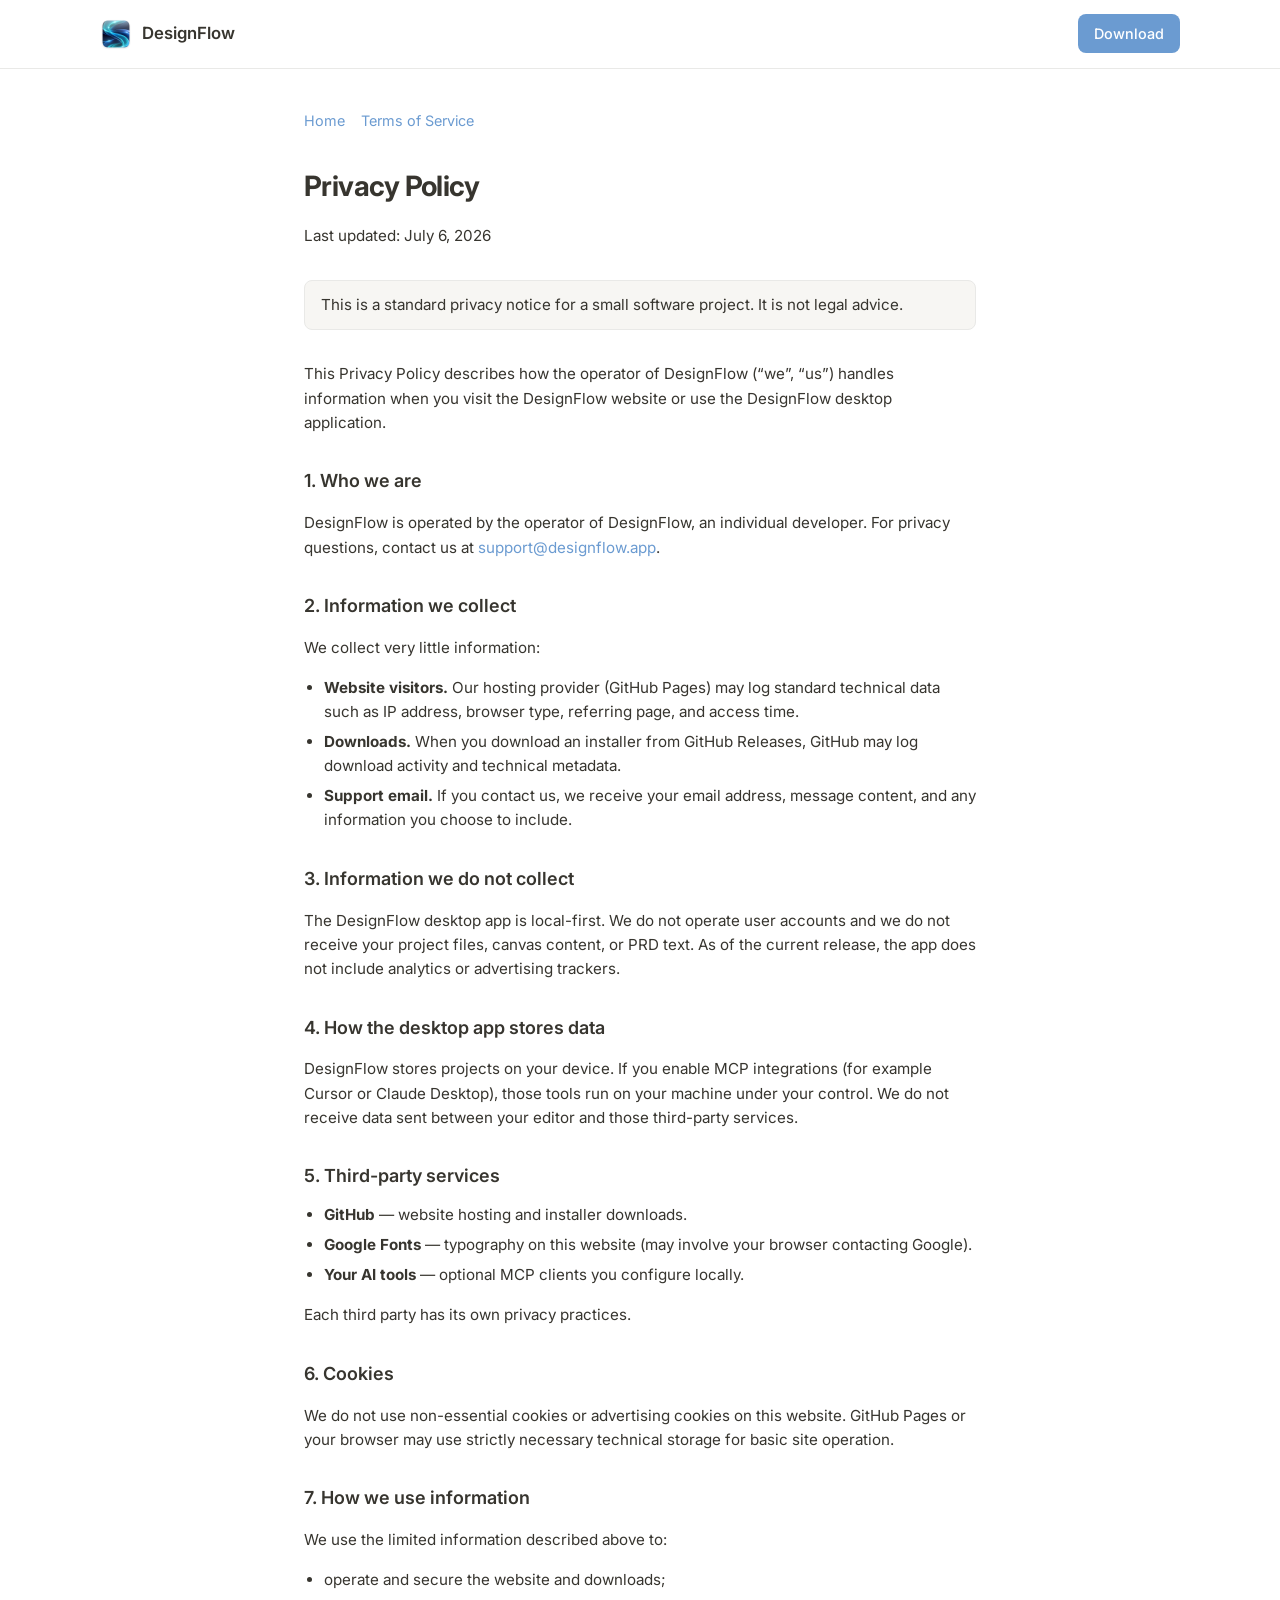
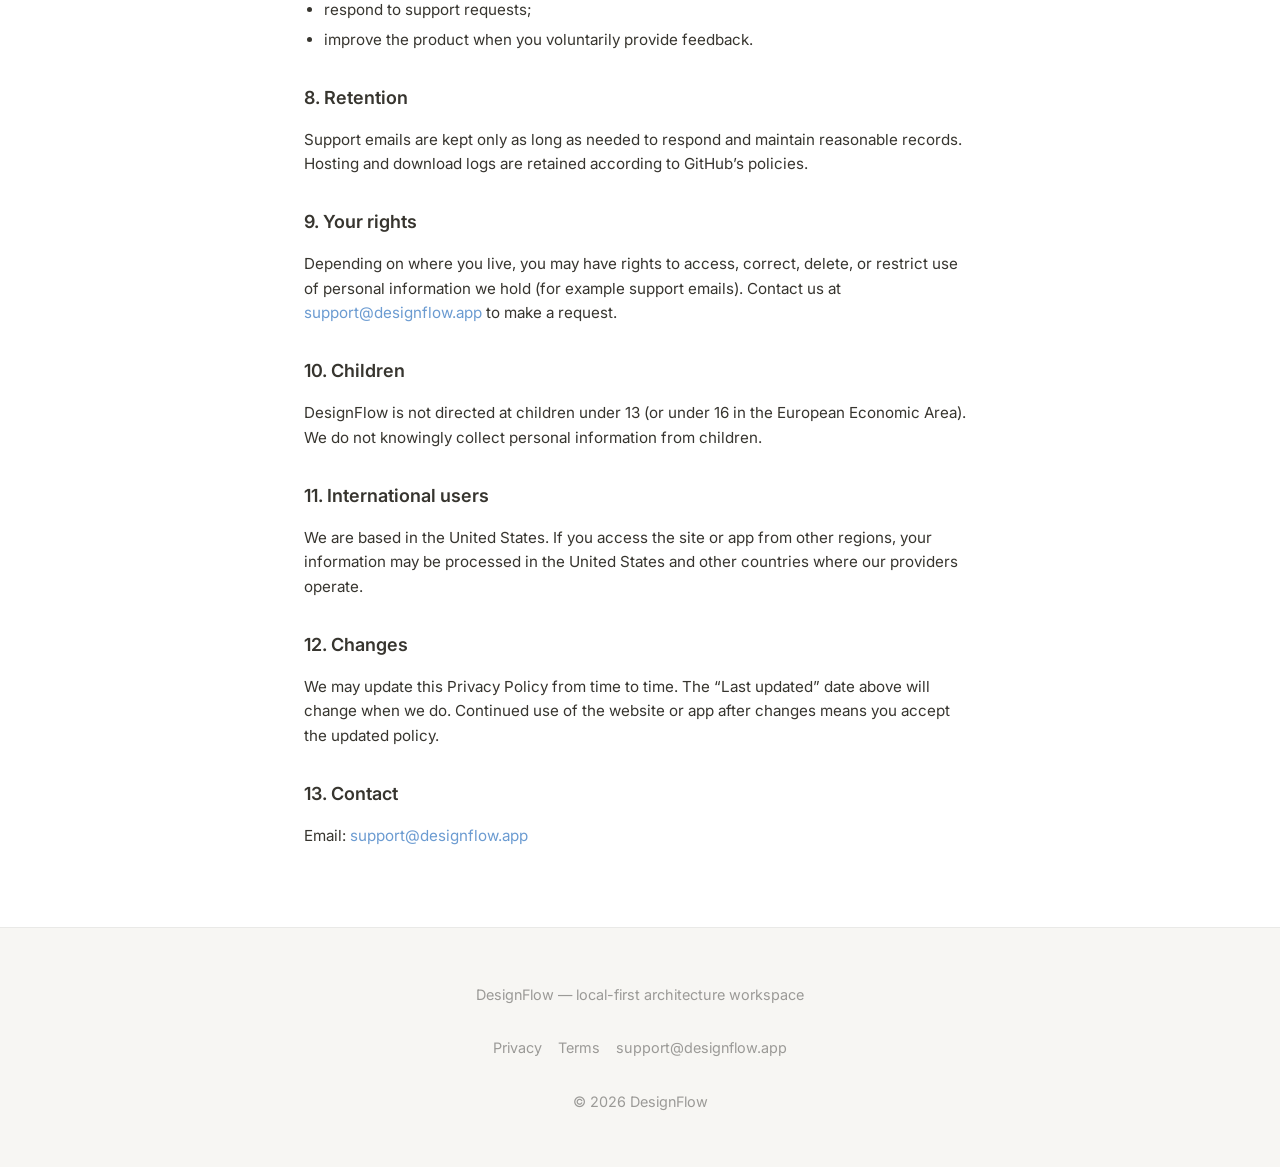
==== docs/legal/privacy.html @ ddc309eb "Update DesignFlow website and legal pages." ====
<!DOCTYPE html>
<html lang="en">
  <head>
    <meta charset="UTF-8" />
    <meta name="viewport" content="width=device-width, initial-scale=1.0" />
    <meta name="description" content="DesignFlow Privacy Policy" />
    <title>Privacy Policy — DesignFlow</title>
    <link rel="icon" href="../assets/icon.png" type="image/png" />
    <link rel="preconnect" href="https://fonts.googleapis.com" />
    <link rel="preconnect" href="https://fonts.gstatic.com" crossorigin />
    <link
      href="https://fonts.googleapis.com/css2?family=Inter:wght@400;500;600;700&display=swap"
      rel="stylesheet"
    />
    <link rel="stylesheet" href="../styles.css" />
    <script src="../config.js" defer></script>
  </head>
  <body>
    <header class="site-header">
      <div class="container">
        <a class="brand" href="../">
          <img src="../assets/icon.png" alt="" width="32" height="32" />
          DesignFlow
        </a>
        <a class="nav-cta" href="../#download">Download</a>
      </div>
    </header>

    <main class="legal-page">
      <div class="container legal-prose">
        <nav class="legal-nav" aria-label="Legal">
          <a href="../">Home</a>
          <a href="./terms.html">Terms of Service</a>
        </nav>

        <h1>Privacy Policy</h1>
        <p class="legal-meta">Last updated: <span id="legal-effective-date">July 6, 2026</span></p>

        <p class="legal-notice">
          This is a standard privacy notice for a small software project. It is not legal advice.
        </p>

        <p>
          This Privacy Policy describes how <span id="legal-operator">the operator of DesignFlow</span>
          (“we”, “us”) handles information when you visit the DesignFlow website or use the DesignFlow
          desktop application.
        </p>

        <h2>1. Who we are</h2>
        <p>
          DesignFlow is operated by <span class="legal-operator-inline">the operator of DesignFlow</span>,
          an individual developer. For privacy questions, contact us at
          <a id="legal-support-email" href="mailto:support@designflow.app">support@designflow.app</a>.
        </p>

        <h2>2. Information we collect</h2>
        <p>We collect very little information:</p>
        <ul>
          <li>
            <strong>Website visitors.</strong> Our hosting provider (GitHub Pages) may log standard
            technical data such as IP address, browser type, referring page, and access time.
          </li>
          <li>
            <strong>Downloads.</strong> When you download an installer from GitHub Releases, GitHub may
            log download activity and technical metadata.
          </li>
          <li>
            <strong>Support email.</strong> If you contact us, we receive your email address, message
            content, and any information you choose to include.
          </li>
        </ul>

        <h2>3. Information we do not collect</h2>
        <p>The DesignFlow desktop app is local-first. We do not operate user accounts and we do not
          receive your project files, canvas content, or PRD text. As of the current release, the app
          does not include analytics or advertising trackers.</p>

        <h2>4. How the desktop app stores data</h2>
        <p>
          DesignFlow stores projects on your device. If you enable MCP integrations (for example Cursor
          or Claude Desktop), those tools run on your machine under your control. We do not receive data
          sent between your editor and those third-party services.
        </p>

        <h2>5. Third-party services</h2>
        <ul>
          <li><strong>GitHub</strong> — website hosting and installer downloads.</li>
          <li><strong>Google Fonts</strong> — typography on this website (may involve your browser contacting Google).</li>
          <li><strong>Your AI tools</strong> — optional MCP clients you configure locally.</li>
        </ul>
        <p>Each third party has its own privacy practices.</p>

        <h2>6. Cookies</h2>
        <p>
          We do not use non-essential cookies or advertising cookies on this website. GitHub Pages or
          your browser may use strictly necessary technical storage for basic site operation.
        </p>

        <h2>7. How we use information</h2>
        <p>We use the limited information described above to:</p>
        <ul>
          <li>operate and secure the website and downloads;</li>
          <li>respond to support requests;</li>
          <li>improve the product when you voluntarily provide feedback.</li>
        </ul>

        <h2>8. Retention</h2>
        <p>
          Support emails are kept only as long as needed to respond and maintain reasonable records.
          Hosting and download logs are retained according to GitHub’s policies.
        </p>

        <h2>9. Your rights</h2>
        <p>
          Depending on where you live, you may have rights to access, correct, delete, or restrict use of
          personal information we hold (for example support emails). Contact us at
          <a class="legal-support-inline" href="mailto:support@designflow.app">support@designflow.app</a>
          to make a request.
        </p>

        <h2>10. Children</h2>
        <p>
          DesignFlow is not directed at children under 13 (or under 16 in the European Economic Area).
          We do not knowingly collect personal information from children.
        </p>

        <h2>11. International users</h2>
        <p>
          We are based in the United States. If you access the site or app from other regions, your
          information may be processed in the United States and other countries where our providers
          operate.
        </p>

        <h2>12. Changes</h2>
        <p>
          We may update this Privacy Policy from time to time. The “Last updated” date above will change
          when we do. Continued use of the website or app after changes means you accept the updated
          policy.
        </p>

        <h2>13. Contact</h2>
        <p>
          Email:
          <a class="legal-support-inline" href="mailto:support@designflow.app">support@designflow.app</a>
        </p>
      </div>
    </main>

    <footer class="site-footer">
      <div class="container footer-inner">
        <p>DesignFlow — local-first architecture workspace</p>
        <nav class="footer-links" aria-label="Footer">
          <a href="./privacy.html">Privacy</a>
          <a href="./terms.html">Terms</a>
          <a class="footer-support" href="mailto:support@designflow.app">Contact</a>
        </nav>
        <p>&copy; <span id="year"></span> DesignFlow</p>
      </div>
    </footer>

    <script>
      (function () {
        const cfg = window.DESIGNFLOW_CONFIG;
        const legal = cfg?.legal;
        const email = legal?.supportEmail || cfg?.links?.supportEmail || 'support@designflow.app';
        const operator = legal?.operatorLabel || 'the operator of DesignFlow';

        document.getElementById('year').textContent = new Date().getFullYear();

        if (legal?.effectiveDate) {
          const formatted = new Date(legal.effectiveDate + 'T12:00:00').toLocaleDateString('en-US', {
            year: 'numeric',
            month: 'long',
            day: 'numeric',
          });
          document.getElementById('legal-effective-date').textContent = formatted;
        }

        document.querySelectorAll('#legal-operator, .legal-operator-inline').forEach((el) => {
          el.textContent = operator;
        });

        document.querySelectorAll('#legal-support-email, .legal-support-inline, .footer-support').forEach((el) => {
          el.href = 'mailto:' + email;
          if (el.id === 'legal-support-email' || el.classList.contains('footer-support')) {
            el.textContent = email;
          }
        });
      })();
    </script>
  </body>
</html>
---- docs/styles.css ----
:root {
  --zen-bg: #ffffff;
  --zen-sidebar: #f7f6f3;
  --zen-text: #37352f;
  --zen-muted: #9b9a97;
  --zen-border: #e9e9e7;
  --zen-accent: #6b9bd1;
  --zen-accent-hover: #5a8ac4;
  --zen-accent-soft: #e8f0fe;
  --max-width: 1080px;
}

*,
*::before,
*::after {
  box-sizing: border-box;
}

html {
  scroll-behavior: smooth;
}

body {
  margin: 0;
  font-family: 'Inter', -apple-system, BlinkMacSystemFont, 'Segoe UI', Roboto, 'Helvetica Neue', sans-serif;
  color: var(--zen-text);
  background: var(--zen-bg);
  line-height: 1.6;
  -webkit-font-smoothing: antialiased;
}

img {
  max-width: 100%;
  height: auto;
  display: block;
}

a {
  color: var(--zen-accent);
  text-decoration: none;
}

a:hover {
  text-decoration: underline;
}

.container {
  width: min(100% - 2rem, var(--max-width));
  margin-inline: auto;
}

/* Header */

.site-header {
  position: sticky;
  top: 0;
  z-index: 10;
  background: rgba(255, 255, 255, 0.9);
  backdrop-filter: blur(10px);
  border-bottom: 1px solid var(--zen-border);
}

.site-header .container {
  display: flex;
  align-items: center;
  justify-content: space-between;
  padding-block: 0.9rem;
}

.brand {
  display: flex;
  align-items: center;
  gap: 0.65rem;
  font-weight: 600;
  font-size: 1.05rem;
  color: var(--zen-text);
  text-decoration: none;
}

.brand:hover {
  text-decoration: none;
}

.brand img {
  width: 32px;
  height: 32px;
  border-radius: 8px;
}

.nav-cta {
  display: inline-flex;
  align-items: center;
  padding: 0.5rem 1rem;
  border-radius: 8px;
  background: var(--zen-accent);
  color: #fff;
  font-weight: 500;
  font-size: 0.9rem;
  text-decoration: none;
  transition: background 0.15s ease;
}

.nav-cta:hover {
  background: var(--zen-accent-hover);
  text-decoration: none;
}

/* Hero */

.hero {
  padding: 4.5rem 0 3.5rem;
  background: linear-gradient(180deg, var(--zen-sidebar) 0%, var(--zen-bg) 100%);
}

.hero-grid {
  display: grid;
  gap: 2.5rem;
  align-items: center;
}

.hero-copy {
  text-align: center;
}

.hero-icon {
  width: 80px;
  height: 80px;
  margin: 0 auto 1.25rem;
  border-radius: 18px;
  box-shadow: 0 8px 24px rgba(55, 53, 47, 0.08);
}

.hero h1 {
  margin: 0 0 0.75rem;
  font-size: clamp(2.25rem, 5vw, 3.25rem);
  font-weight: 700;
  letter-spacing: -0.03em;
  line-height: 1.1;
}

.hero .tagline {
  margin: 0 auto 1.75rem;
  max-width: 34ch;
  font-size: 1.125rem;
  color: var(--zen-muted);
}

.hero-actions {
  display: flex;
  flex-wrap: wrap;
  gap: 0.75rem;
  justify-content: center;
}

.btn {
  display: inline-flex;
  align-items: center;
  justify-content: center;
  gap: 0.4rem;
  padding: 0.75rem 1.25rem;
  border-radius: 10px;
  font-weight: 500;
  font-size: 0.95rem;
  text-decoration: none;
  border: 1px solid transparent;
  transition: background 0.15s ease, border-color 0.15s ease, color 0.15s ease;
}

.btn:hover {
  text-decoration: none;
}

.btn-primary {
  background: var(--zen-accent);
  color: #fff;
}

.btn-primary:hover {
  background: var(--zen-accent-hover);
}

.btn-secondary {
  background: #fff;
  color: var(--zen-text);
  border-color: var(--zen-border);
}

.btn-secondary:hover {
  background: var(--zen-sidebar);
}

/* Sections */

section {
  padding: 4rem 0;
}

section.alt {
  background: var(--zen-sidebar);
}

.section-header {
  text-align: center;
  margin-bottom: 2.5rem;
}

.section-header h2 {
  margin: 0 0 0.5rem;
  font-size: clamp(1.5rem, 3vw, 2rem);
  font-weight: 600;
  letter-spacing: -0.02em;
}

.section-header p {
  margin: 0 auto;
  max-width: 42ch;
  color: var(--zen-muted);
}

/* Features */

.features-grid {
  display: grid;
  gap: 1.25rem;
}

.feature-card {
  padding: 1.5rem;
  background: #fff;
  border: 1px solid var(--zen-border);
  border-radius: 12px;
}

section.alt .feature-card {
  background: var(--zen-bg);
}

.feature-card h3 {
  margin: 0 0 0.5rem;
  font-size: 1rem;
  font-weight: 600;
}

.feature-card p {
  margin: 0;
  font-size: 0.95rem;
  color: var(--zen-muted);
}

/* Preview */

.preview-grid {
  display: grid;
  gap: 1.25rem;
}

.preview-card {
  border: 1px solid var(--zen-border);
  border-radius: 12px;
  overflow: hidden;
  background: #fff;
}

.preview-card img {
  width: 100%;
  aspect-ratio: 16 / 10;
  object-fit: cover;
  background: var(--zen-sidebar);
}

.preview-placeholder {
  display: flex;
  align-items: center;
  justify-content: center;
  aspect-ratio: 16 / 10;
  background: linear-gradient(135deg, var(--zen-sidebar) 0%, var(--zen-accent-soft) 100%);
  color: var(--zen-muted);
  font-size: 0.9rem;
}

.preview-card figcaption {
  padding: 0.85rem 1rem;
  font-size: 0.9rem;
  color: var(--zen-muted);
  border-top: 1px solid var(--zen-border);
}

/* Download */

.download-grid {
  display: grid;
  gap: 1rem;
  max-width: 520px;
  margin-inline: auto;
}

.download-btn {
  display: flex;
  align-items: center;
  justify-content: space-between;
  padding: 1rem 1.25rem;
  border-radius: 12px;
  border: 1px solid var(--zen-border);
  background: #fff;
  color: var(--zen-text);
  text-decoration: none;
  transition: border-color 0.15s ease, box-shadow 0.15s ease;
}

.download-btn:hover:not(.disabled) {
  border-color: var(--zen-accent);
  box-shadow: 0 4px 16px rgba(107, 155, 209, 0.12);
  text-decoration: none;
}

.download-btn.disabled {
  opacity: 0.55;
  cursor: not-allowed;
  pointer-events: none;
}

.download-btn .label {
  font-weight: 500;
}

.download-btn .meta {
  font-size: 0.85rem;
  color: var(--zen-muted);
}

.download-btn .arrow {
  color: var(--zen-accent);
  font-size: 1.1rem;
}

/* Install notes */

.install-notes {
  max-width: 560px;
  margin: 2rem auto 0;
  padding: 1.25rem 1.5rem;
  border-radius: 12px;
  background: var(--zen-accent-soft);
  border: 1px solid rgba(107, 155, 209, 0.2);
}

.install-notes h3 {
  margin: 0 0 0.75rem;
  font-size: 0.95rem;
  font-weight: 600;
}

.install-notes ul {
  margin: 0;
  padding-left: 1.2rem;
  font-size: 0.9rem;
  color: var(--zen-text);
}

.install-notes li + li {
  margin-top: 0.4rem;
}

/* Footer */

.site-footer {
  padding: 2.5rem 0;
  border-top: 1px solid var(--zen-border);
  background: var(--zen-sidebar);
}

.footer-inner {
  display: flex;
  flex-direction: column;
  align-items: center;
  gap: 1rem;
  text-align: center;
  font-size: 0.9rem;
  color: var(--zen-muted);
}

.footer-links {
  display: flex;
  flex-wrap: wrap;
  gap: 1rem;
  justify-content: center;
}

.footer-links a {
  color: var(--zen-muted);
}

.footer-links a:hover {
  color: var(--zen-accent);
}

/* Legal pages */

.legal-page {
  padding: 2.5rem 0 4rem;
}

.legal-prose {
  max-width: 42rem;
  margin-inline: auto;
}

.legal-prose h1 {
  font-size: 1.75rem;
  font-weight: 700;
  margin: 0 0 0.5rem;
  letter-spacing: -0.02em;
}

.legal-meta {
  font-size: 0.875rem;
  color: var(--zen-muted);
  margin-bottom: 2rem;
}

.legal-notice {
  font-size: 0.875rem;
  color: var(--zen-muted);
  background: var(--zen-sidebar);
  border: 1px solid var(--zen-border);
  border-radius: 8px;
  padding: 0.75rem 1rem;
  margin-bottom: 2rem;
}

.legal-prose h2 {
  font-size: 1.125rem;
  font-weight: 600;
  margin: 2rem 0 0.75rem;
}

.legal-prose p,
.legal-prose li {
  font-size: 0.95rem;
  color: var(--zen-text);
}

.legal-prose ul {
  padding-left: 1.25rem;
  margin: 0.5rem 0 1rem;
}

.legal-prose li + li {
  margin-top: 0.35rem;
}

.legal-nav {
  display: flex;
  flex-wrap: wrap;
  gap: 1rem;
  margin-bottom: 2rem;
  font-size: 0.9rem;
}

.legal-nav a {
  color: var(--zen-accent);
}

/* Responsive */

@media (min-width: 768px) {
  .features-grid {
    grid-template-columns: repeat(3, 1fr);
  }
}

@media (min-width: 640px) {
  .preview-grid {
    grid-template-columns: repeat(2, 1fr);
  }
}
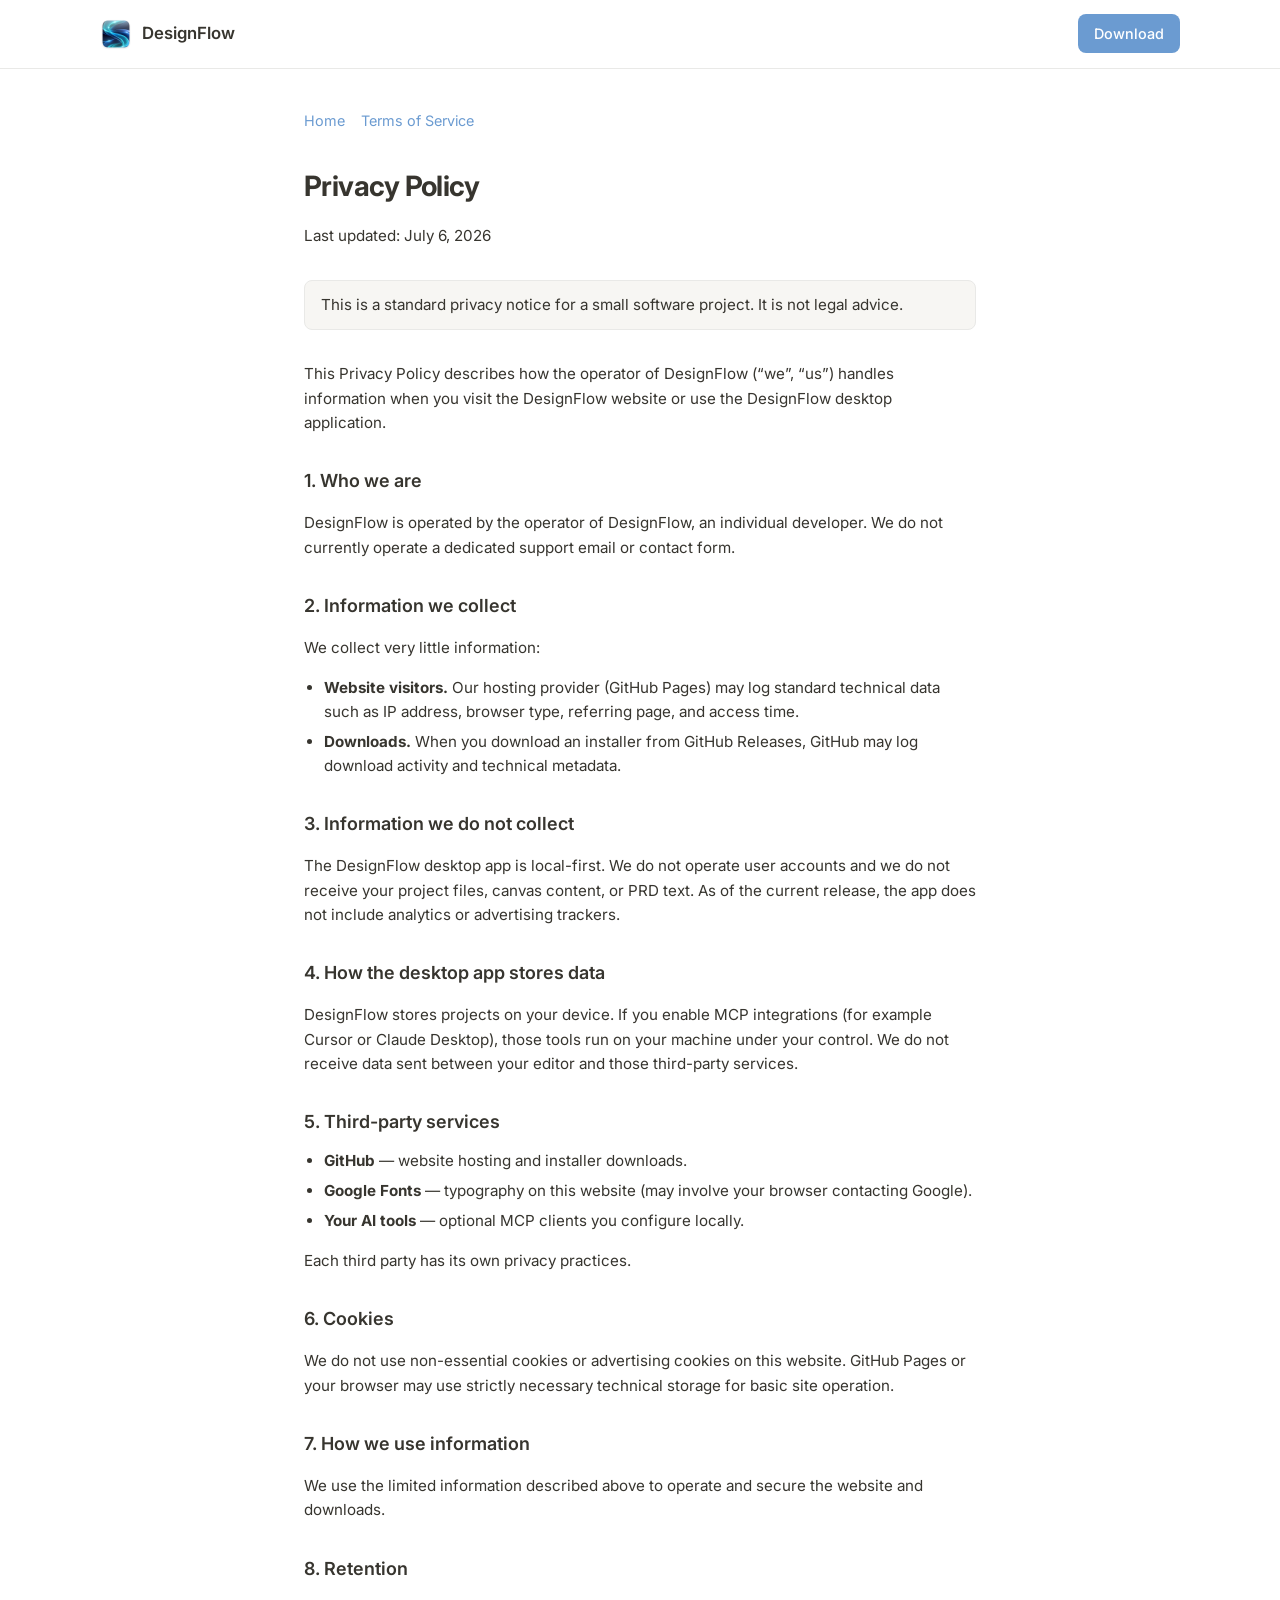
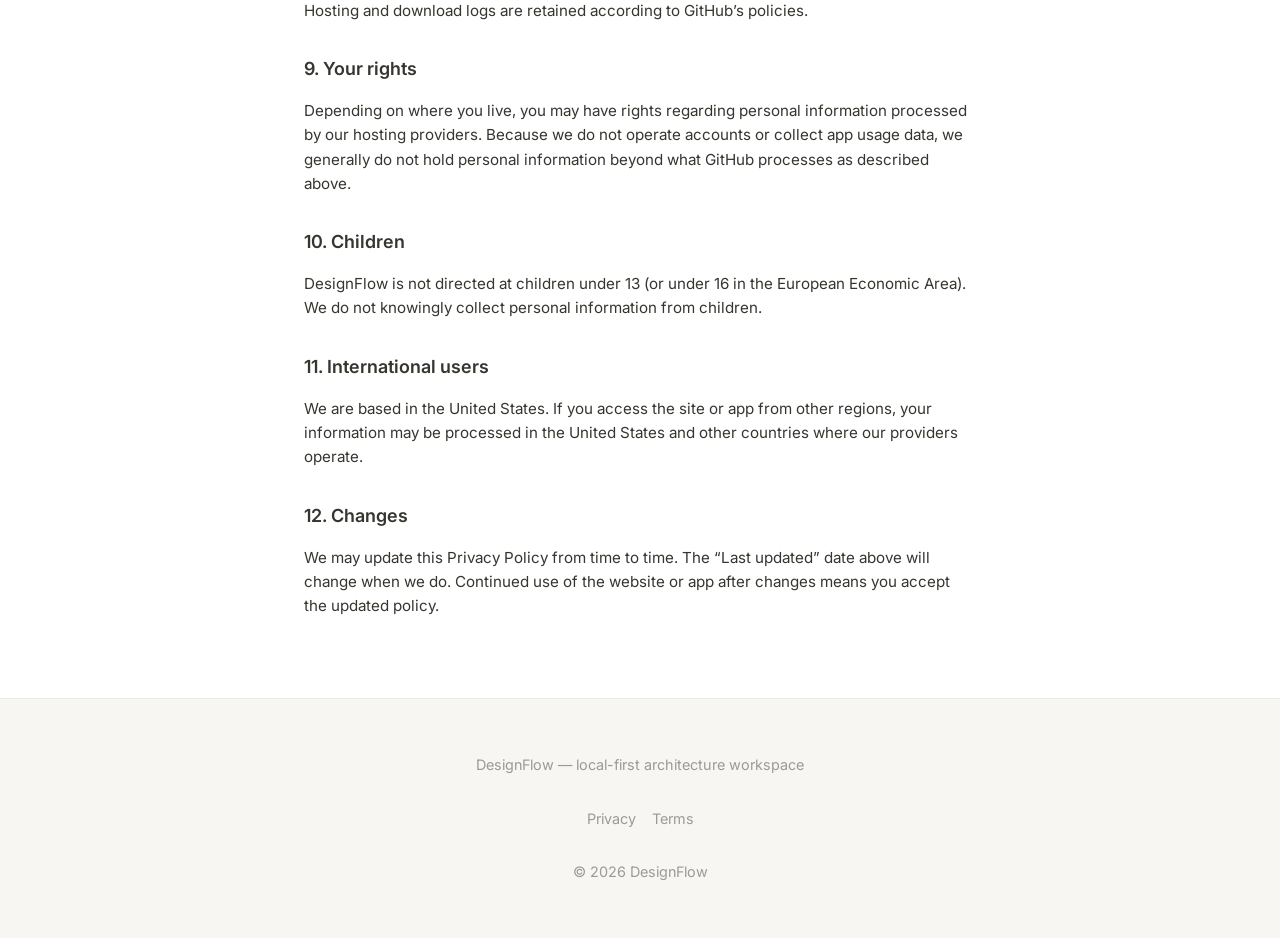
==== commit 3ce6467e: "Update DesignFlow website and legal pages." ====
--- a/docs/legal/privacy.html
+++ b/docs/legal/privacy.html
@@ -13,7 +13,6 @@
       rel="stylesheet"
     />
     <link rel="stylesheet" href="../styles.css" />
-    <script src="../config.js" defer></script>
   </head>
   <body>
     <header class="site-header">
@@ -49,8 +48,7 @@
         <h2>1. Who we are</h2>
         <p>
           DesignFlow is operated by <span class="legal-operator-inline">the operator of DesignFlow</span>,
-          an individual developer. For privacy questions, contact us at
-          <a id="legal-support-email" href="mailto:support@designflow.app">support@designflow.app</a>.
+          an individual developer. We do not currently operate a dedicated support email or contact form.
         </p>
 
         <h2>2. Information we collect</h2>
@@ -64,16 +62,14 @@
             <strong>Downloads.</strong> When you download an installer from GitHub Releases, GitHub may
             log download activity and technical metadata.
           </li>
-          <li>
-            <strong>Support email.</strong> If you contact us, we receive your email address, message
-            content, and any information you choose to include.
-          </li>
         </ul>
 
         <h2>3. Information we do not collect</h2>
-        <p>The DesignFlow desktop app is local-first. We do not operate user accounts and we do not
+        <p>
+          The DesignFlow desktop app is local-first. We do not operate user accounts and we do not
           receive your project files, canvas content, or PRD text. As of the current release, the app
-          does not include analytics or advertising trackers.</p>
+          does not include analytics or advertising trackers.
+        </p>
 
         <h2>4. How the desktop app stores data</h2>
         <p>
@@ -97,25 +93,16 @@
         </p>
 
         <h2>7. How we use information</h2>
-        <p>We use the limited information described above to:</p>
-        <ul>
-          <li>operate and secure the website and downloads;</li>
-          <li>respond to support requests;</li>
-          <li>improve the product when you voluntarily provide feedback.</li>
-        </ul>
+        <p>We use the limited information described above to operate and secure the website and downloads.</p>
 
         <h2>8. Retention</h2>
-        <p>
-          Support emails are kept only as long as needed to respond and maintain reasonable records.
-          Hosting and download logs are retained according to GitHub’s policies.
-        </p>
+        <p>Hosting and download logs are retained according to GitHub’s policies.</p>
 
         <h2>9. Your rights</h2>
         <p>
-          Depending on where you live, you may have rights to access, correct, delete, or restrict use of
-          personal information we hold (for example support emails). Contact us at
-          <a class="legal-support-inline" href="mailto:support@designflow.app">support@designflow.app</a>
-          to make a request.
+          Depending on where you live, you may have rights regarding personal information processed by
+          our hosting providers. Because we do not operate accounts or collect app usage data, we
+          generally do not hold personal information beyond what GitHub processes as described above.
         </p>
 
         <h2>10. Children</h2>
@@ -137,12 +124,6 @@
           when we do. Continued use of the website or app after changes means you accept the updated
           policy.
         </p>
-
-        <h2>13. Contact</h2>
-        <p>
-          Email:
-          <a class="legal-support-inline" href="mailto:support@designflow.app">support@designflow.app</a>
-        </p>
       </div>
     </main>
 
@@ -152,17 +133,15 @@
         <nav class="footer-links" aria-label="Footer">
           <a href="./privacy.html">Privacy</a>
           <a href="./terms.html">Terms</a>
-          <a class="footer-support" href="mailto:support@designflow.app">Contact</a>
         </nav>
         <p>&copy; <span id="year"></span> DesignFlow</p>
       </div>
     </footer>
 
+    <script src="../config.js"></script>
     <script>
       (function () {
-        const cfg = window.DESIGNFLOW_CONFIG;
-        const legal = cfg?.legal;
-        const email = legal?.supportEmail || cfg?.links?.supportEmail || 'support@designflow.app';
+        const legal = window.DESIGNFLOW_CONFIG?.legal;
         const operator = legal?.operatorLabel || 'the operator of DesignFlow';
 
         document.getElementById('year').textContent = new Date().getFullYear();
@@ -179,13 +158,6 @@
         document.querySelectorAll('#legal-operator, .legal-operator-inline').forEach((el) => {
           el.textContent = operator;
         });
-
-        document.querySelectorAll('#legal-support-email, .legal-support-inline, .footer-support').forEach((el) => {
-          el.href = 'mailto:' + email;
-          if (el.id === 'legal-support-email' || el.classList.contains('footer-support')) {
-            el.textContent = email;
-          }
-        });
       })();
     </script>
   </body>
--- a/docs/styles.css
+++ b/docs/styles.css
@@ -333,34 +333,6 @@
   font-size: 1.1rem;
 }
 
-/* Install notes */
-
-.install-notes {
-  max-width: 560px;
-  margin: 2rem auto 0;
-  padding: 1.25rem 1.5rem;
-  border-radius: 12px;
-  background: var(--zen-accent-soft);
-  border: 1px solid rgba(107, 155, 209, 0.2);
-}
-
-.install-notes h3 {
-  margin: 0 0 0.75rem;
-  font-size: 0.95rem;
-  font-weight: 600;
-}
-
-.install-notes ul {
-  margin: 0;
-  padding-left: 1.2rem;
-  font-size: 0.9rem;
-  color: var(--zen-text);
-}
-
-.install-notes li + li {
-  margin-top: 0.4rem;
-}
-
 /* Footer */
 
 .site-footer {
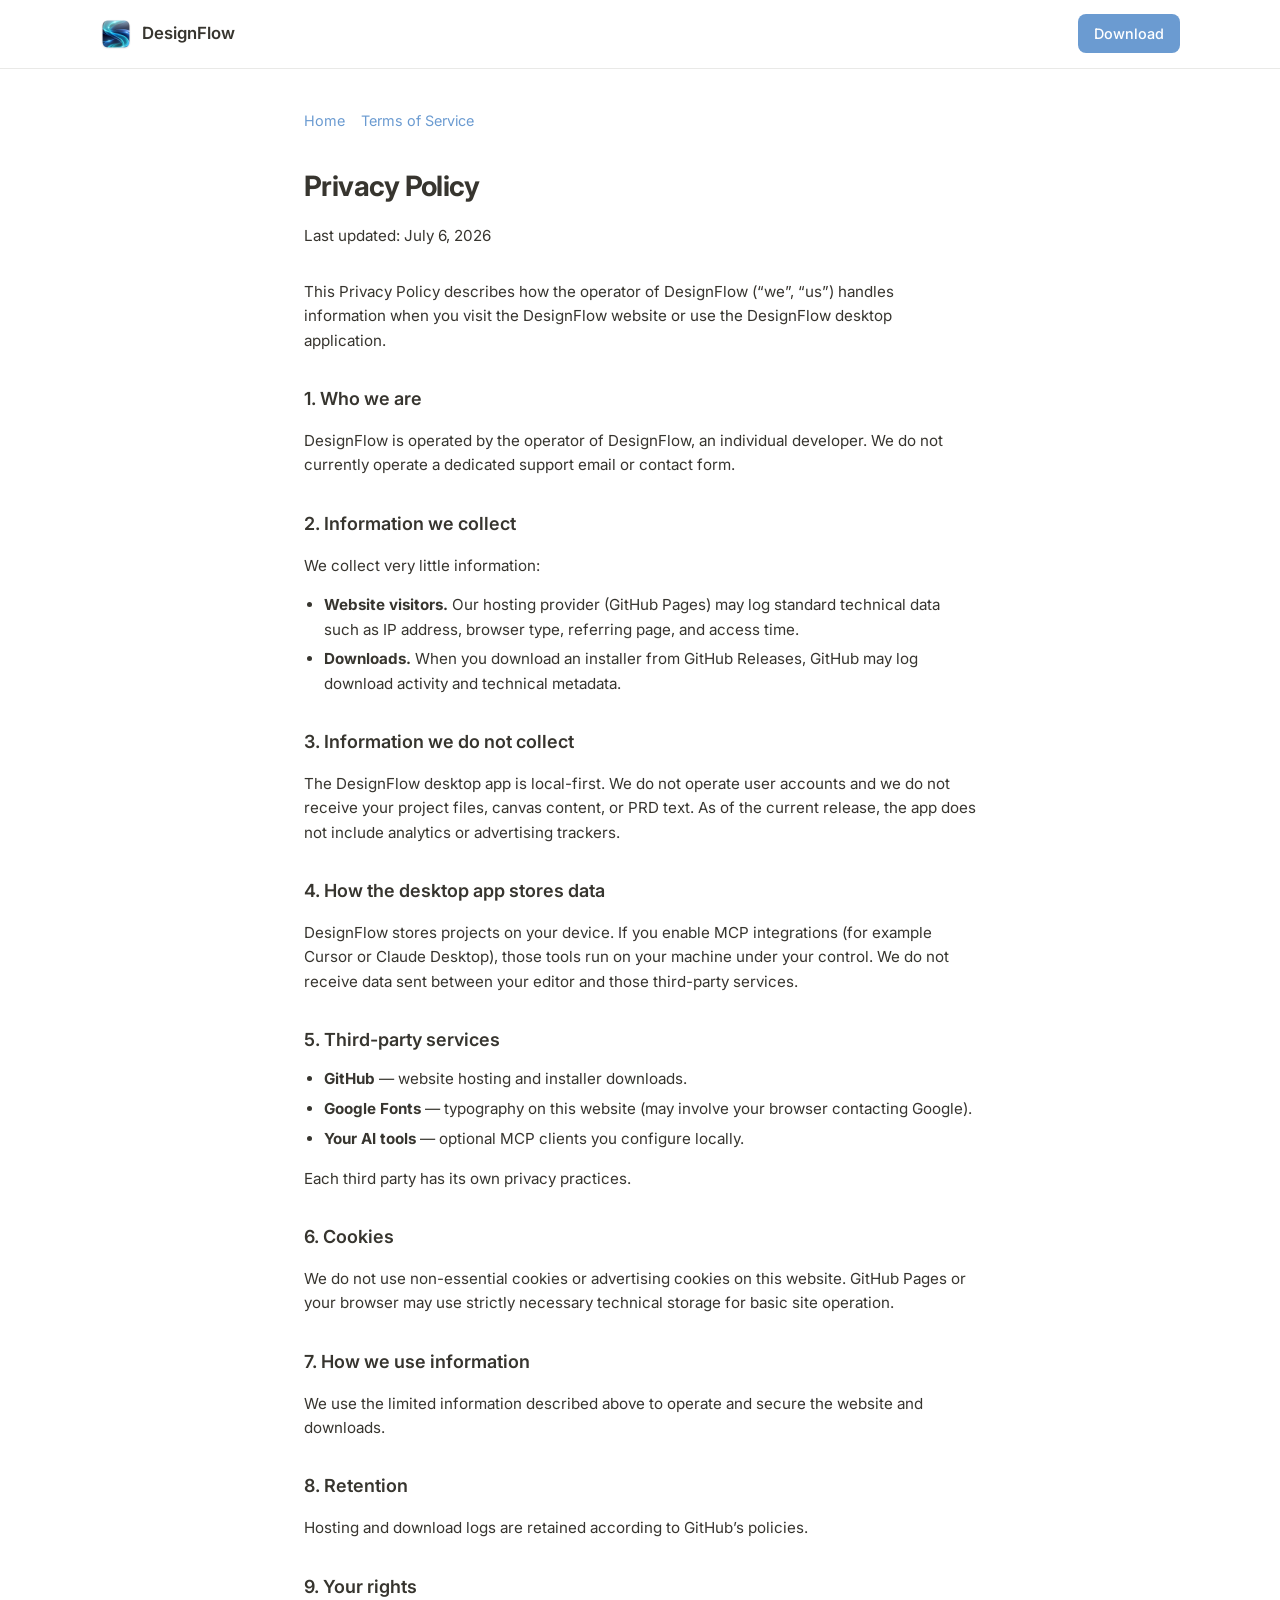
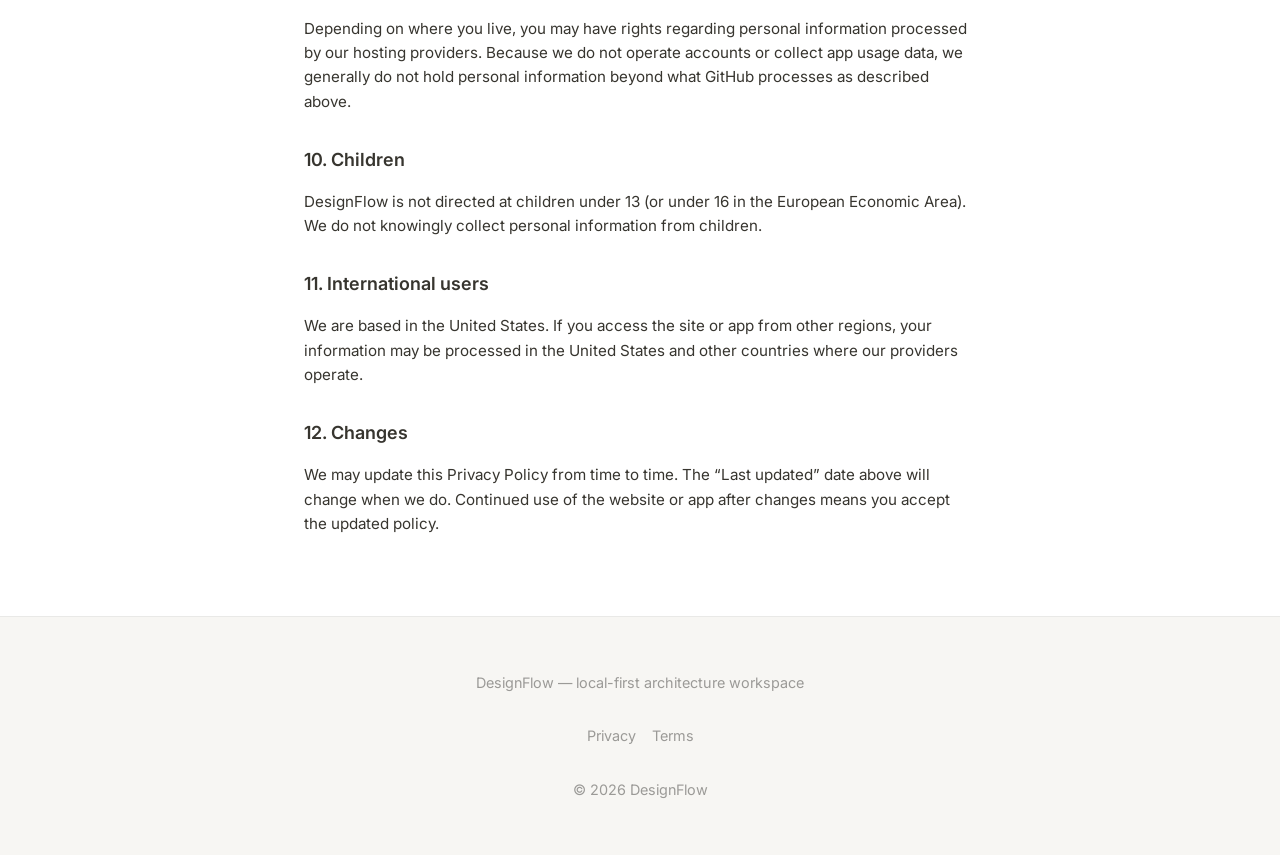
==== commit 4b8606d9: "Update DesignFlow website and legal pages." ====
--- a/docs/legal/privacy.html
+++ b/docs/legal/privacy.html
@@ -34,10 +34,6 @@
 
         <h1>Privacy Policy</h1>
         <p class="legal-meta">Last updated: <span id="legal-effective-date">July 6, 2026</span></p>
-
-        <p class="legal-notice">
-          This is a standard privacy notice for a small software project. It is not legal advice.
-        </p>
 
         <p>
           This Privacy Policy describes how <span id="legal-operator">the operator of DesignFlow</span>
--- a/docs/styles.css
+++ b/docs/styles.css
@@ -18,10 +18,12 @@
 
 html {
   scroll-behavior: smooth;
+  overflow-x: clip;
 }
 
 body {
   margin: 0;
+  overflow-x: clip;
   font-family: 'Inter', -apple-system, BlinkMacSystemFont, 'Segoe UI', Roboto, 'Helvetica Neue', sans-serif;
   color: var(--zen-text);
   background: var(--zen-bg);
@@ -249,12 +251,21 @@
 
 /* Preview */
 
+#preview .container {
+  width: min(100% - 2rem, calc(var(--max-width) * 1.15));
+  max-width: 100%;
+}
+
 .preview-grid {
-  display: grid;
-  gap: 1.25rem;
+  display: flex;
+  justify-content: center;
 }
 
 .preview-card {
+  display: block;
+  width: 100%;
+  max-width: min(100%, 758px);
+  margin-inline: auto;
   border: 1px solid var(--zen-border);
   border-radius: 12px;
   overflow: hidden;
@@ -262,27 +273,28 @@
 }
 
 .preview-card img {
+  display: block;
   width: 100%;
-  aspect-ratio: 16 / 10;
-  object-fit: cover;
+  height: auto;
   background: var(--zen-sidebar);
 }
 
-.preview-placeholder {
-  display: flex;
-  align-items: center;
-  justify-content: center;
-  aspect-ratio: 16 / 10;
-  background: linear-gradient(135deg, var(--zen-sidebar) 0%, var(--zen-accent-soft) 100%);
-  color: var(--zen-muted);
-  font-size: 0.9rem;
-}
-
 .preview-card figcaption {
+  display: block;
   padding: 0.85rem 1rem;
   font-size: 0.9rem;
   color: var(--zen-muted);
   border-top: 1px solid var(--zen-border);
+}
+
+.preview-placeholder {
+  display: flex;
+  align-items: center;
+  justify-content: center;
+  min-height: 14rem;
+  background: linear-gradient(135deg, var(--zen-sidebar) 0%, var(--zen-accent-soft) 100%);
+  color: var(--zen-muted);
+  font-size: 0.9rem;
 }
 
 /* Download */
@@ -441,8 +453,3 @@
   }
 }
 
-@media (min-width: 640px) {
-  .preview-grid {
-    grid-template-columns: repeat(2, 1fr);
-  }
-}
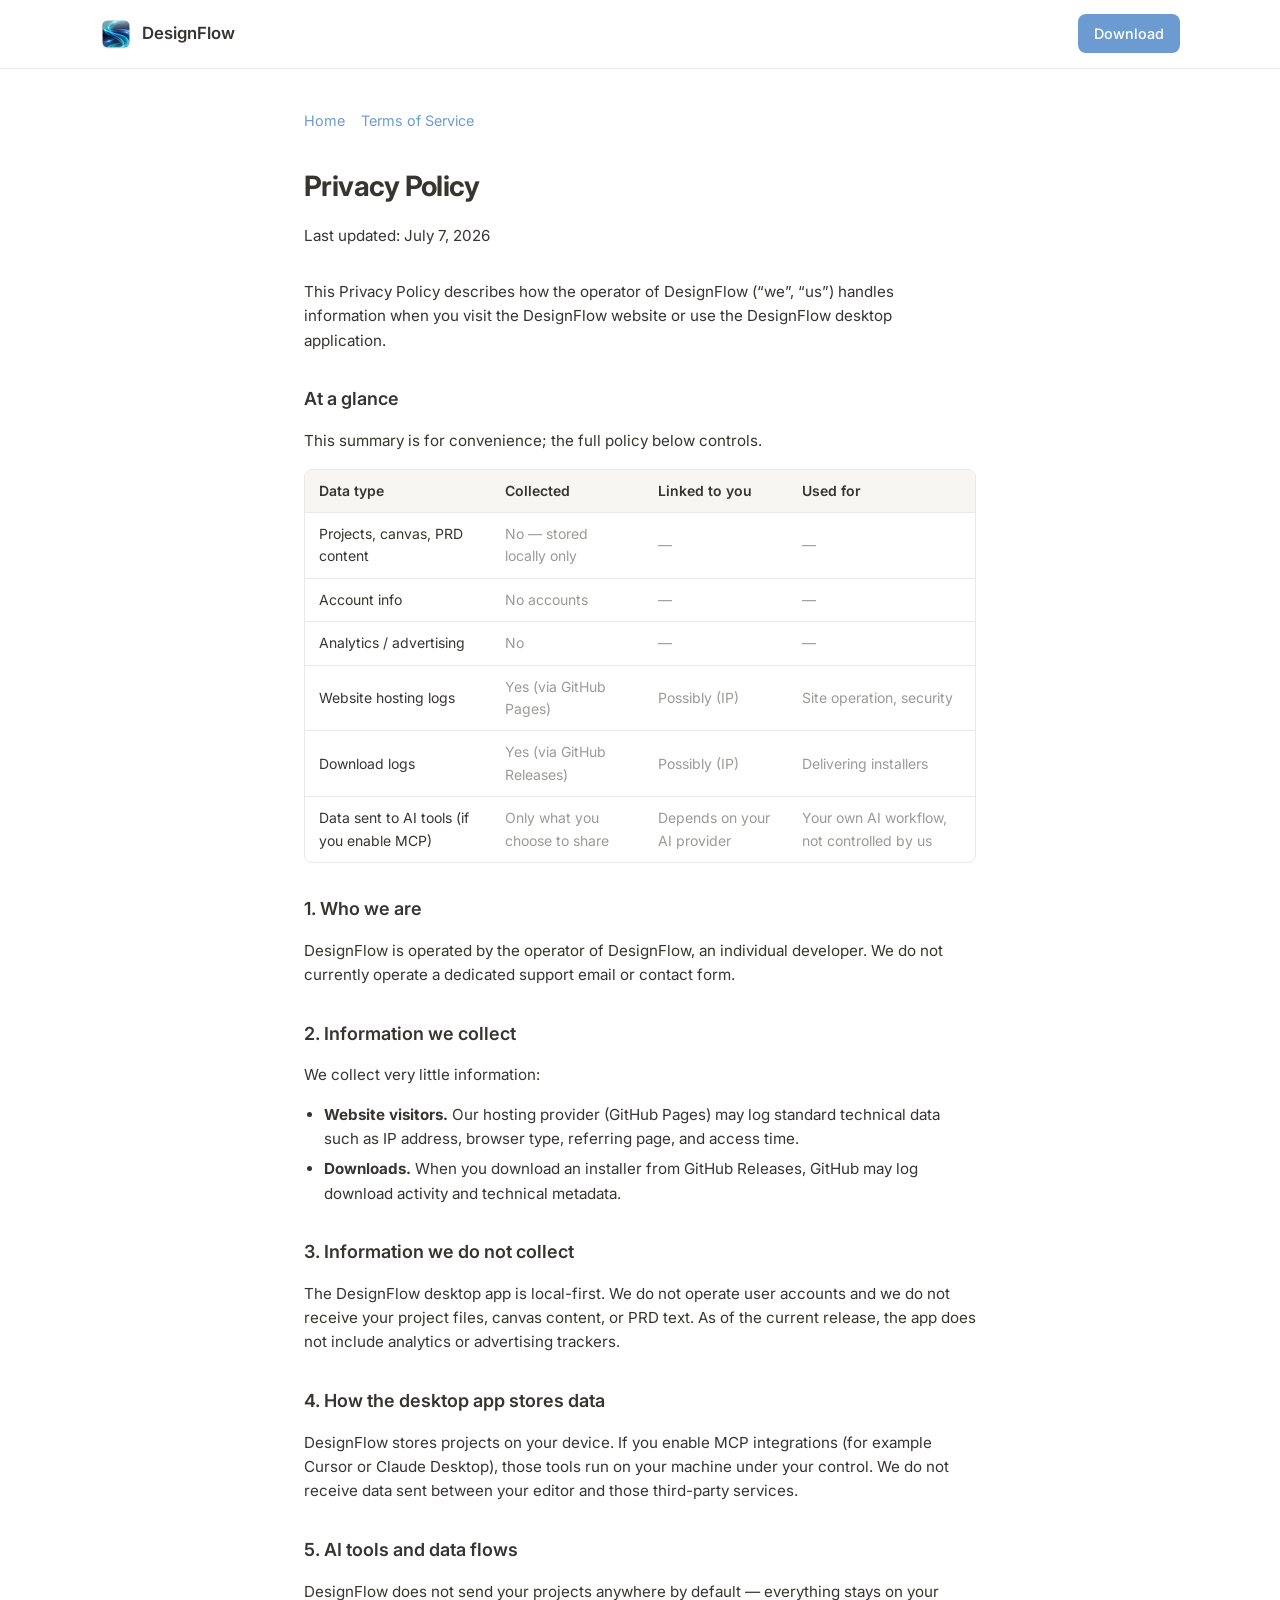
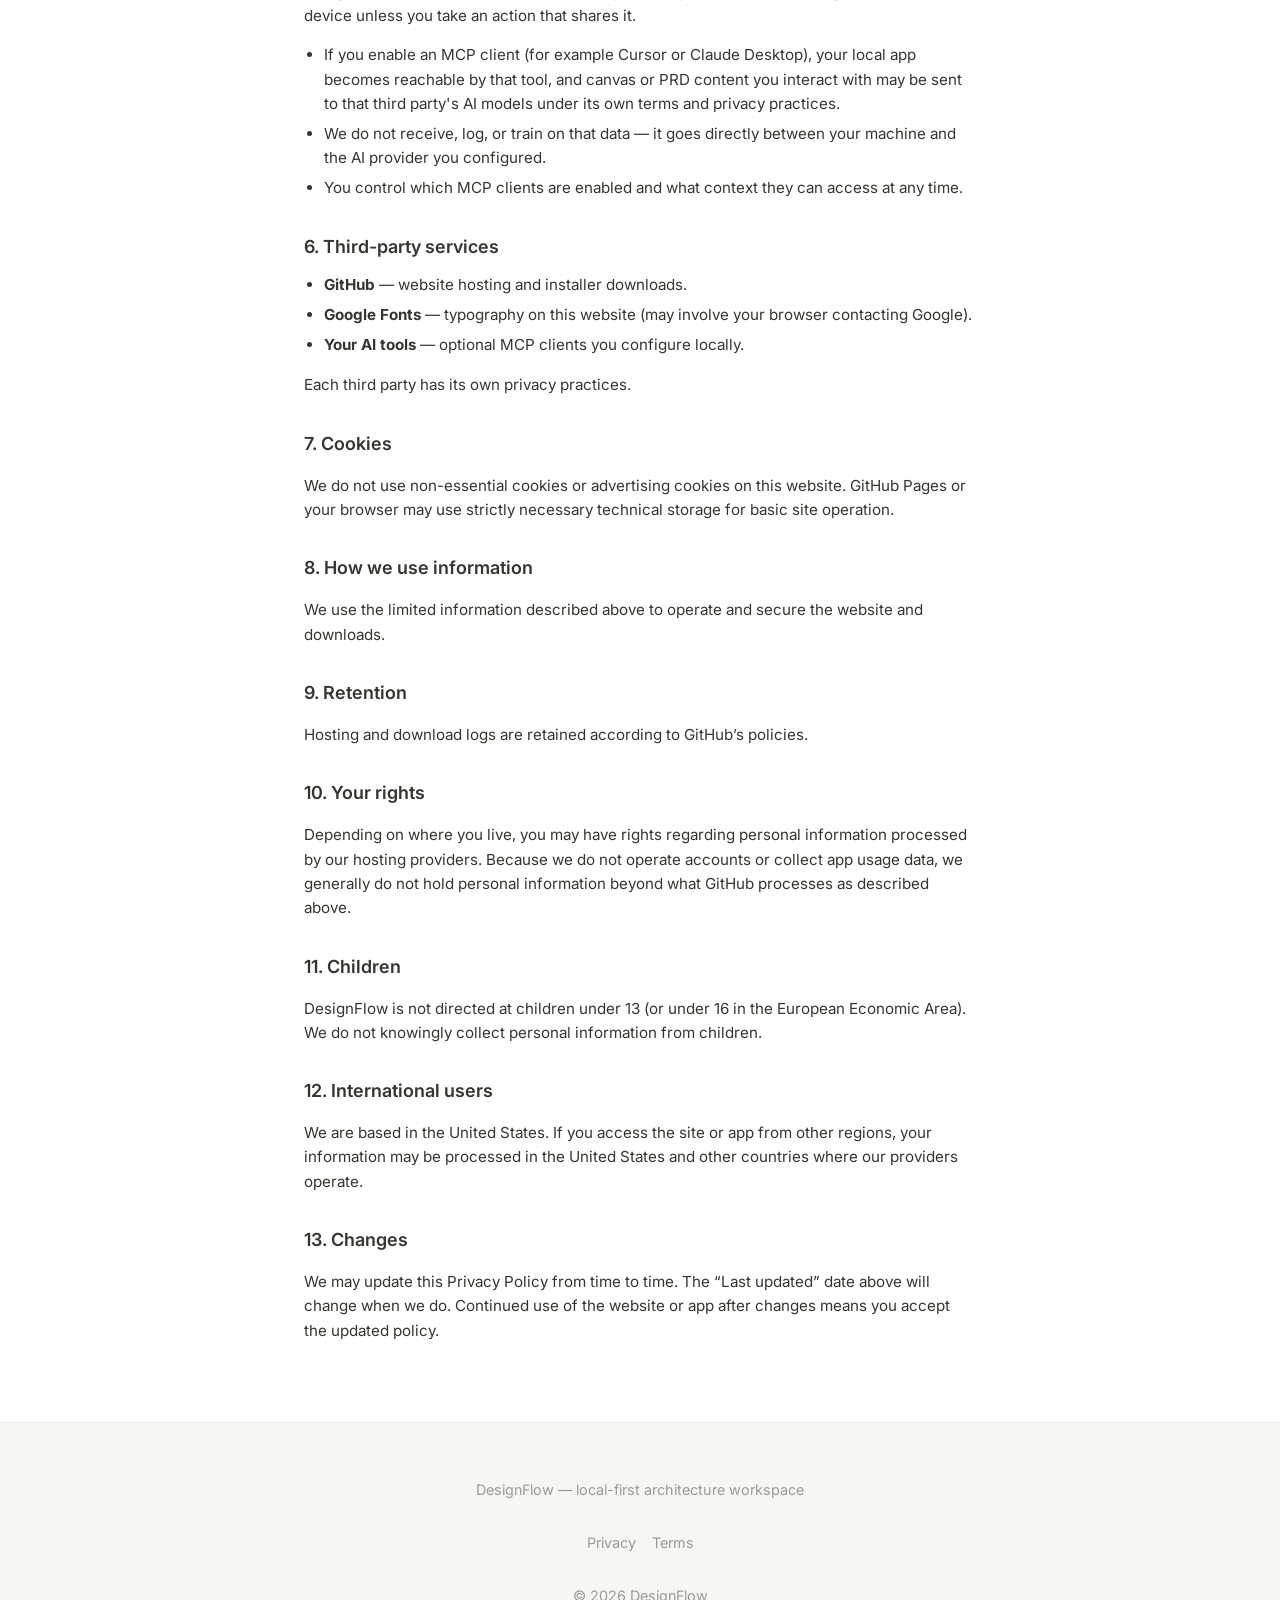
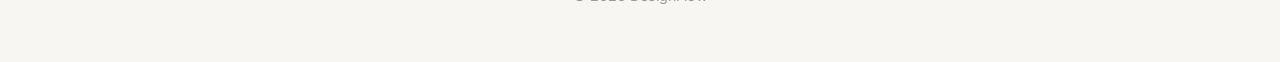
==== commit 08deddac: "Update DesignFlow website and legal pages." ====
--- a/docs/legal/privacy.html
+++ b/docs/legal/privacy.html
@@ -41,6 +41,59 @@
           desktop application.
         </p>
 
+        <h2>At a glance</h2>
+        <p>This summary is for convenience; the full policy below controls.</p>
+        <div class="legal-table-wrap">
+          <table class="legal-nutrition">
+            <thead>
+              <tr>
+                <th>Data type</th>
+                <th>Collected</th>
+                <th>Linked to you</th>
+                <th>Used for</th>
+              </tr>
+            </thead>
+            <tbody>
+              <tr>
+                <td>Projects, canvas, PRD content</td>
+                <td>No — stored locally only</td>
+                <td>—</td>
+                <td>—</td>
+              </tr>
+              <tr>
+                <td>Account info</td>
+                <td>No accounts</td>
+                <td>—</td>
+                <td>—</td>
+              </tr>
+              <tr>
+                <td>Analytics / advertising</td>
+                <td>No</td>
+                <td>—</td>
+                <td>—</td>
+              </tr>
+              <tr>
+                <td>Website hosting logs</td>
+                <td>Yes (via GitHub Pages)</td>
+                <td>Possibly (IP)</td>
+                <td>Site operation, security</td>
+              </tr>
+              <tr>
+                <td>Download logs</td>
+                <td>Yes (via GitHub Releases)</td>
+                <td>Possibly (IP)</td>
+                <td>Delivering installers</td>
+              </tr>
+              <tr>
+                <td>Data sent to AI tools (if you enable MCP)</td>
+                <td>Only what you choose to share</td>
+                <td>Depends on your AI provider</td>
+                <td>Your own AI workflow, not controlled by us</td>
+              </tr>
+            </tbody>
+          </table>
+        </div>
+
         <h2>1. Who we are</h2>
         <p>
           DesignFlow is operated by <span class="legal-operator-inline">the operator of DesignFlow</span>,
@@ -74,7 +127,27 @@
           sent between your editor and those third-party services.
         </p>
 
-        <h2>5. Third-party services</h2>
+        <h2>5. AI tools and data flows</h2>
+        <p>
+          DesignFlow does not send your projects anywhere by default — everything stays on your device
+          unless you take an action that shares it.
+        </p>
+        <ul>
+          <li>
+            If you enable an MCP client (for example Cursor or Claude Desktop), your local app becomes
+            reachable by that tool, and canvas or PRD content you interact with may be sent to that
+            third party's AI models under its own terms and privacy practices.
+          </li>
+          <li>
+            We do not receive, log, or train on that data — it goes directly between your machine and
+            the AI provider you configured.
+          </li>
+          <li>
+            You control which MCP clients are enabled and what context they can access at any time.
+          </li>
+        </ul>
+
+        <h2>6. Third-party services</h2>
         <ul>
           <li><strong>GitHub</strong> — website hosting and installer downloads.</li>
           <li><strong>Google Fonts</strong> — typography on this website (may involve your browser contacting Google).</li>
@@ -82,39 +155,39 @@
         </ul>
         <p>Each third party has its own privacy practices.</p>
 
-        <h2>6. Cookies</h2>
+        <h2>7. Cookies</h2>
         <p>
           We do not use non-essential cookies or advertising cookies on this website. GitHub Pages or
           your browser may use strictly necessary technical storage for basic site operation.
         </p>
 
-        <h2>7. How we use information</h2>
+        <h2>8. How we use information</h2>
         <p>We use the limited information described above to operate and secure the website and downloads.</p>
 
-        <h2>8. Retention</h2>
+        <h2>9. Retention</h2>
         <p>Hosting and download logs are retained according to GitHub’s policies.</p>
 
-        <h2>9. Your rights</h2>
+        <h2>10. Your rights</h2>
         <p>
           Depending on where you live, you may have rights regarding personal information processed by
           our hosting providers. Because we do not operate accounts or collect app usage data, we
           generally do not hold personal information beyond what GitHub processes as described above.
         </p>
 
-        <h2>10. Children</h2>
+        <h2>11. Children</h2>
         <p>
           DesignFlow is not directed at children under 13 (or under 16 in the European Economic Area).
           We do not knowingly collect personal information from children.
         </p>
 
-        <h2>11. International users</h2>
+        <h2>12. International users</h2>
         <p>
           We are based in the United States. If you access the site or app from other regions, your
           information may be processed in the United States and other countries where our providers
           operate.
         </p>
 
-        <h2>12. Changes</h2>
+        <h2>13. Changes</h2>
         <p>
           We may update this Privacy Policy from time to time. The “Last updated” date above will change
           when we do. Continued use of the website or app after changes means you accept the updated
--- a/docs/styles.css
+++ b/docs/styles.css
@@ -402,14 +402,43 @@
   margin-bottom: 2rem;
 }
 
-.legal-notice {
-  font-size: 0.875rem;
-  color: var(--zen-muted);
-  background: var(--zen-sidebar);
+.legal-table-wrap {
+  overflow-x: auto;
+  margin-bottom: 1.5rem;
   border: 1px solid var(--zen-border);
   border-radius: 8px;
-  padding: 0.75rem 1rem;
-  margin-bottom: 2rem;
+}
+
+.legal-nutrition {
+  width: 100%;
+  border-collapse: collapse;
+  font-size: 0.875rem;
+  min-width: 640px;
+}
+
+.legal-nutrition th,
+.legal-nutrition td {
+  text-align: left;
+  padding: 0.625rem 0.875rem;
+  border-bottom: 1px solid var(--zen-border);
+}
+
+.legal-nutrition thead th {
+  background: var(--zen-sidebar);
+  color: var(--zen-text);
+  font-weight: 600;
+}
+
+.legal-nutrition tbody tr:last-child td {
+  border-bottom: none;
+}
+
+.legal-nutrition td {
+  color: var(--zen-muted);
+}
+
+.legal-nutrition td:first-child {
+  color: var(--zen-text);
 }
 
 .legal-prose h2 {
